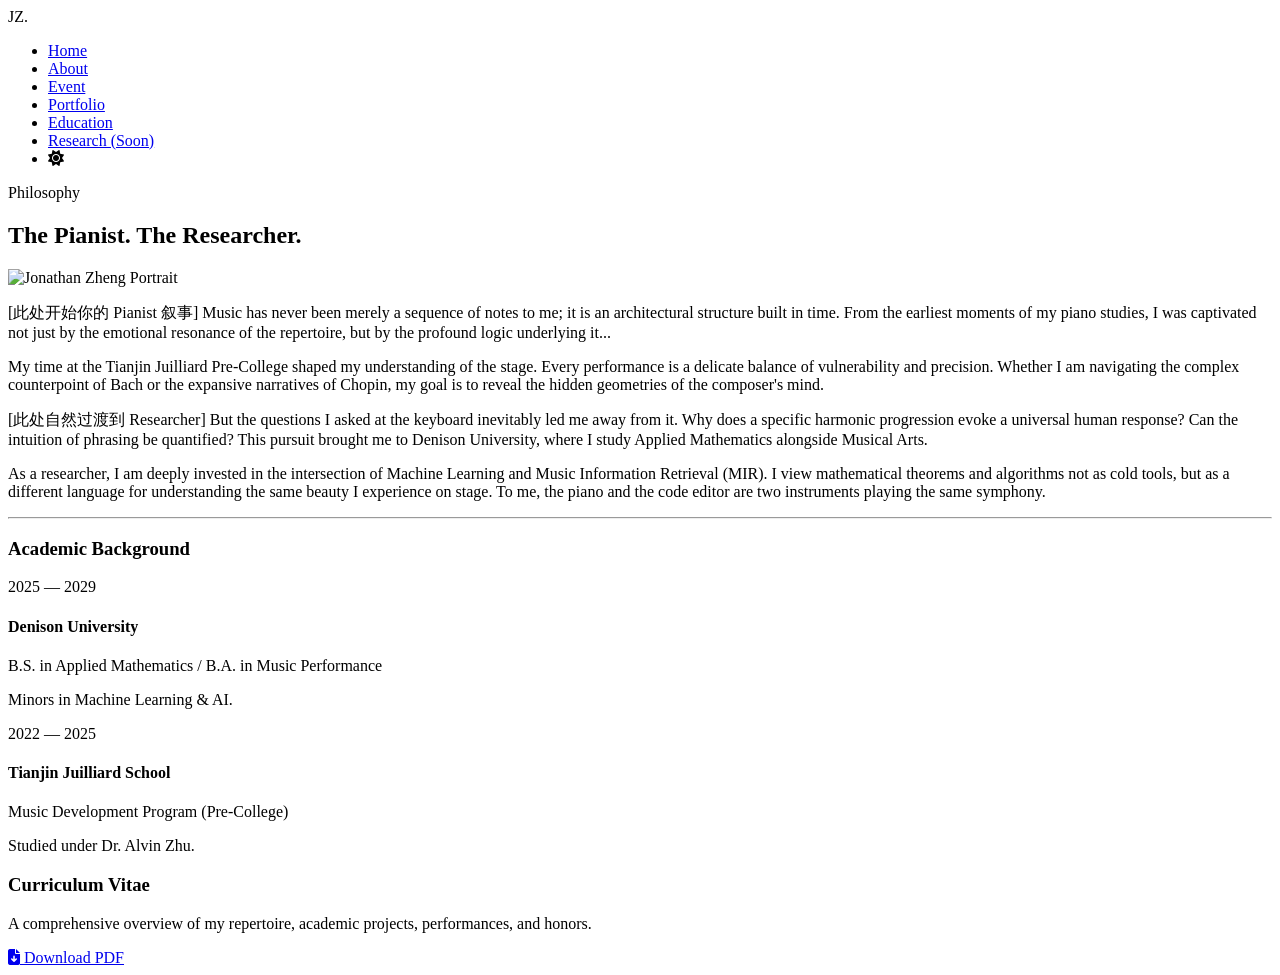
==== about.html @ 1fab8d21 "add about and event" ====
<!DOCTYPE html>
<html lang="en">
<head>
    <meta charset="UTF-8">
    <meta name="viewport" content="width=device-width, initial-scale=1.0">
    <title>About | Jonathan Zheng</title>
    <link rel="stylesheet" href="css/style.css">
    <link href="https://fonts.googleapis.com/css2?family=Inter:wght@300;400;600&family=Playfair+Display:ital,wght@0,500;0,700;1,500&display=swap" rel="stylesheet">
    <link rel="stylesheet" href="https://cdnjs.cloudflare.com/ajax/libs/font-awesome/6.4.0/css/all.min.css">
    
    <script>
        (function() {
            const savedTheme = localStorage.getItem('theme');
            if (savedTheme) {
                document.documentElement.setAttribute('data-theme', savedTheme);
            } else {
                const hour = new Date().getHours();
                if (hour >= 6 && hour < 18) {
                    document.documentElement.setAttribute('data-theme', 'light');
                } else {
                    document.documentElement.setAttribute('data-theme', 'dark');
                }
            }
        })();
    </script>
</head>
<body>

    <nav class="navbar">
        <div class="logo">JZ.</div>
        <ul class="nav-links">
            <li><a href="index.html">Home</a></li>
            <li><a href="about.html" class="active">About</a></li>
            <li><a href="event.html">Event</a></li>
            <li><a href="videos.html">Portfolio</a></li>
            <li><a href="education.html">Education</a></li>
            <li><a href="#" class="future-link">Research (Soon)</a></li>
            <li>
                <div class="theme-toggle" id="themeToggle" title="Toggle Theme">
                    <i class="fa-solid fa-moon"></i>
                </div>
            </li>
        </ul>
    </nav>

    <main class="about-section">
        
        <div class="about-header">
            <span class="eyebrow">Philosophy</span>
            <h2>The Pianist. The Researcher.</h2>
        </div>

        <div class="bio-container">
            <div class="bio-image-col">
                <img src="assets/images/profile.jpg" alt="Jonathan Zheng Portrait" class="bio-portrait">
            </div>
            
            <div class="bio-text-col">
                <p>
                    [此处开始你的 Pianist 叙事] Music has never been merely a sequence of notes to me; it is an architectural structure built in time. From the earliest moments of my piano studies, I was captivated not just by the emotional resonance of the repertoire, but by the profound logic underlying it...
                </p>
                <p>
                    My time at the Tianjin Juilliard Pre-College shaped my understanding of the stage. Every performance is a delicate balance of vulnerability and precision. Whether I am navigating the complex counterpoint of Bach or the expansive narratives of Chopin, my goal is to reveal the hidden geometries of the composer's mind.
                </p>
                <p>
                    [此处自然过渡到 Researcher] But the questions I asked at the keyboard inevitably led me away from it. Why does a specific harmonic progression evoke a universal human response? Can the intuition of phrasing be quantified? This pursuit brought me to Denison University, where I study Applied Mathematics alongside Musical Arts.
                </p>
                <p>
                    As a researcher, I am deeply invested in the intersection of Machine Learning and Music Information Retrieval (MIR). I view mathematical theorems and algorithms not as cold tools, but as a different language for understanding the same beauty I experience on stage. To me, the piano and the code editor are two instruments playing the same symphony.
                </p>
            </div>
        </div>

        <hr class="elegant-divider">

        <div class="creds-container">
            <div class="timeline-col">
                <h3 class="creds-title">Academic Background</h3>
                
                <div class="timeline-item">
                    <div class="timeline-year">2025 — 2029</div>
                    <div class="timeline-content">
                        <h4>Denison University</h4>
                        <p>B.S. in Applied Mathematics / B.A. in Music Performance</p>
                        <p class="timeline-sub">Minors in Machine Learning & AI.</p>
                    </div>
                </div>

                <div class="timeline-item">
                    <div class="timeline-year">2022 — 2025</div>
                    <div class="timeline-content">
                        <h4>Tianjin Juilliard School</h4>
                        <p>Music Development Program (Pre-College)</p>
                        <p class="timeline-sub">Studied under Dr. Alvin Zhu.</p>
                    </div>
                </div>
            </div>

            <div class="cv-col">
                <h3 class="creds-title">Curriculum Vitae</h3>
                <p class="cv-desc">A comprehensive overview of my repertoire, academic projects, performances, and honors.</p>
                <a href="assets/docs/Jonathan_Zheng_CV.pdf" class="cta-button cv-download" download="Jonathan_Zheng_CV.pdf">
                    <i class="fa-solid fa-file-arrow-down"></i> Download PDF
                </a>
            </div>
        </div>

    </main>

    <script>
        document.addEventListener('DOMContentLoaded', () => {
            const toggleBtn = document.getElementById('themeToggle');
            const icon = toggleBtn.querySelector('i');
            
            function updateIcon() {
                const currentTheme = document.documentElement.getAttribute('data-theme');
                if (currentTheme === 'light') {
                    icon.className = 'fa-solid fa-sun';
                } else {
                    icon.className = 'fa-solid fa-moon';
                }
            }
            updateIcon();

            toggleBtn.addEventListener('click', () => {
                const currentTheme = document.documentElement.getAttribute('data-theme');
                let newTheme = 'dark';
                if (currentTheme === 'dark' || !currentTheme) {
                    newTheme = 'light';
                }
                document.documentElement.setAttribute('data-theme', newTheme);
                localStorage.setItem('theme', newTheme);
                updateIcon();
            });
        });
    </script>
</body>
</html>
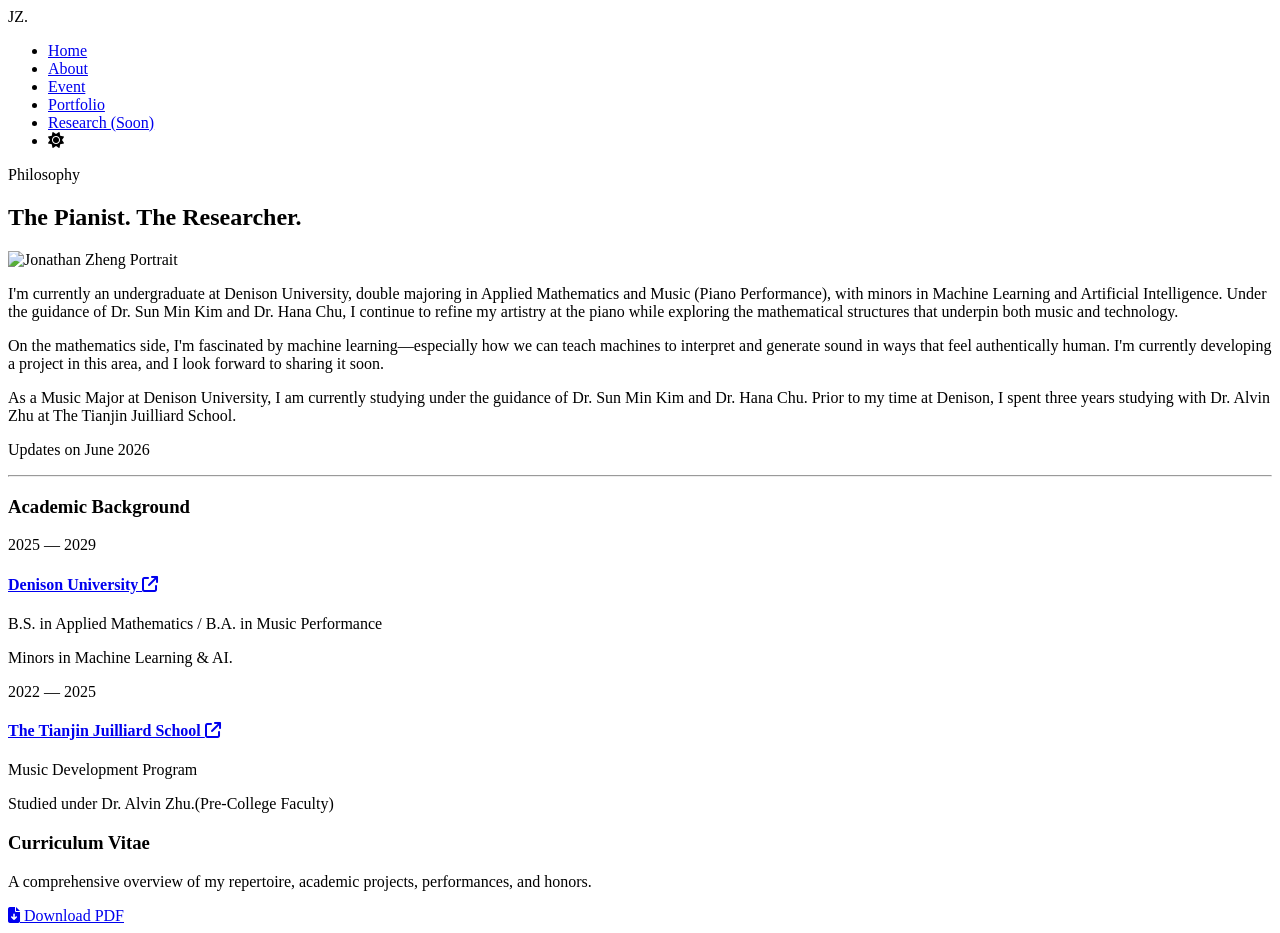
==== commit e6c096b5: "update the information and texts" ====
--- a/about.html
+++ b/about.html
@@ -33,7 +33,6 @@
             <li><a href="about.html" class="active">About</a></li>
             <li><a href="event.html">Event</a></li>
             <li><a href="videos.html">Portfolio</a></li>
-            <li><a href="education.html">Education</a></li>
             <li><a href="#" class="future-link">Research (Soon)</a></li>
             <li>
                 <div class="theme-toggle" id="themeToggle" title="Toggle Theme">
@@ -52,21 +51,21 @@
 
         <div class="bio-container">
             <div class="bio-image-col">
-                <img src="assets/images/profile.jpg" alt="Jonathan Zheng Portrait" class="bio-portrait">
+                <img src="assets/images/profile.jpeg" alt="Jonathan Zheng Portrait" class="bio-portrait">
             </div>
             
             <div class="bio-text-col">
                 <p>
-                    [此处开始你的 Pianist 叙事] Music has never been merely a sequence of notes to me; it is an architectural structure built in time. From the earliest moments of my piano studies, I was captivated not just by the emotional resonance of the repertoire, but by the profound logic underlying it...
+                    I'm currently an undergraduate at Denison University, double majoring in Applied Mathematics and Music (Piano Performance), with minors in Machine Learning and Artificial Intelligence. Under the guidance of Dr. Sun Min Kim and Dr. Hana Chu, I continue to refine my artistry at the piano while exploring the mathematical structures that underpin both music and technology.
                 </p>
                 <p>
-                    My time at the Tianjin Juilliard Pre-College shaped my understanding of the stage. Every performance is a delicate balance of vulnerability and precision. Whether I am navigating the complex counterpoint of Bach or the expansive narratives of Chopin, my goal is to reveal the hidden geometries of the composer's mind.
+                    On the mathematics side, I'm fascinated by machine learning—especially how we can teach machines to interpret and generate sound in ways that feel authentically human. I'm currently developing a project in this area, and I look forward to sharing it soon.
                 </p>
                 <p>
-                    [此处自然过渡到 Researcher] But the questions I asked at the keyboard inevitably led me away from it. Why does a specific harmonic progression evoke a universal human response? Can the intuition of phrasing be quantified? This pursuit brought me to Denison University, where I study Applied Mathematics alongside Musical Arts.
+                    As a Music Major at Denison University, I am currently studying under the guidance of Dr. Sun Min Kim and Dr. Hana Chu. Prior to my time at Denison, I spent three years studying with Dr. Alvin Zhu at The Tianjin Juilliard School.
                 </p>
                 <p>
-                    As a researcher, I am deeply invested in the intersection of Machine Learning and Music Information Retrieval (MIR). I view mathematical theorems and algorithms not as cold tools, but as a different language for understanding the same beauty I experience on stage. To me, the piano and the code editor are two instruments playing the same symphony.
+                    Updates on June 2026
                 </p>
             </div>
         </div>
@@ -80,7 +79,7 @@
                 <div class="timeline-item">
                     <div class="timeline-year">2025 — 2029</div>
                     <div class="timeline-content">
-                        <h4>Denison University</h4>
+                        <h4><a href="https://denison.edu/" target="_blank" class="ext-link">Denison University <i class="fa-solid fa-arrow-up-right-from-square tiny-icon"></i></a></h4>
                         <p>B.S. in Applied Mathematics / B.A. in Music Performance</p>
                         <p class="timeline-sub">Minors in Machine Learning & AI.</p>
                     </div>
@@ -89,9 +88,9 @@
                 <div class="timeline-item">
                     <div class="timeline-year">2022 — 2025</div>
                     <div class="timeline-content">
-                        <h4>Tianjin Juilliard School</h4>
-                        <p>Music Development Program (Pre-College)</p>
-                        <p class="timeline-sub">Studied under Dr. Alvin Zhu.</p>
+                        <h4><a href="https://www.tianjinjuilliard.edu.cn/" target="_blank" class="ext-link">The Tianjin Juilliard School <i class="fa-solid fa-arrow-up-right-from-square tiny-icon"></i></a></h4>
+                        <p>Music Development Program</p>
+                        <p class="timeline-sub">Studied under Dr. Alvin Zhu.(Pre-College Faculty)</p>
                     </div>
                 </div>
             </div>
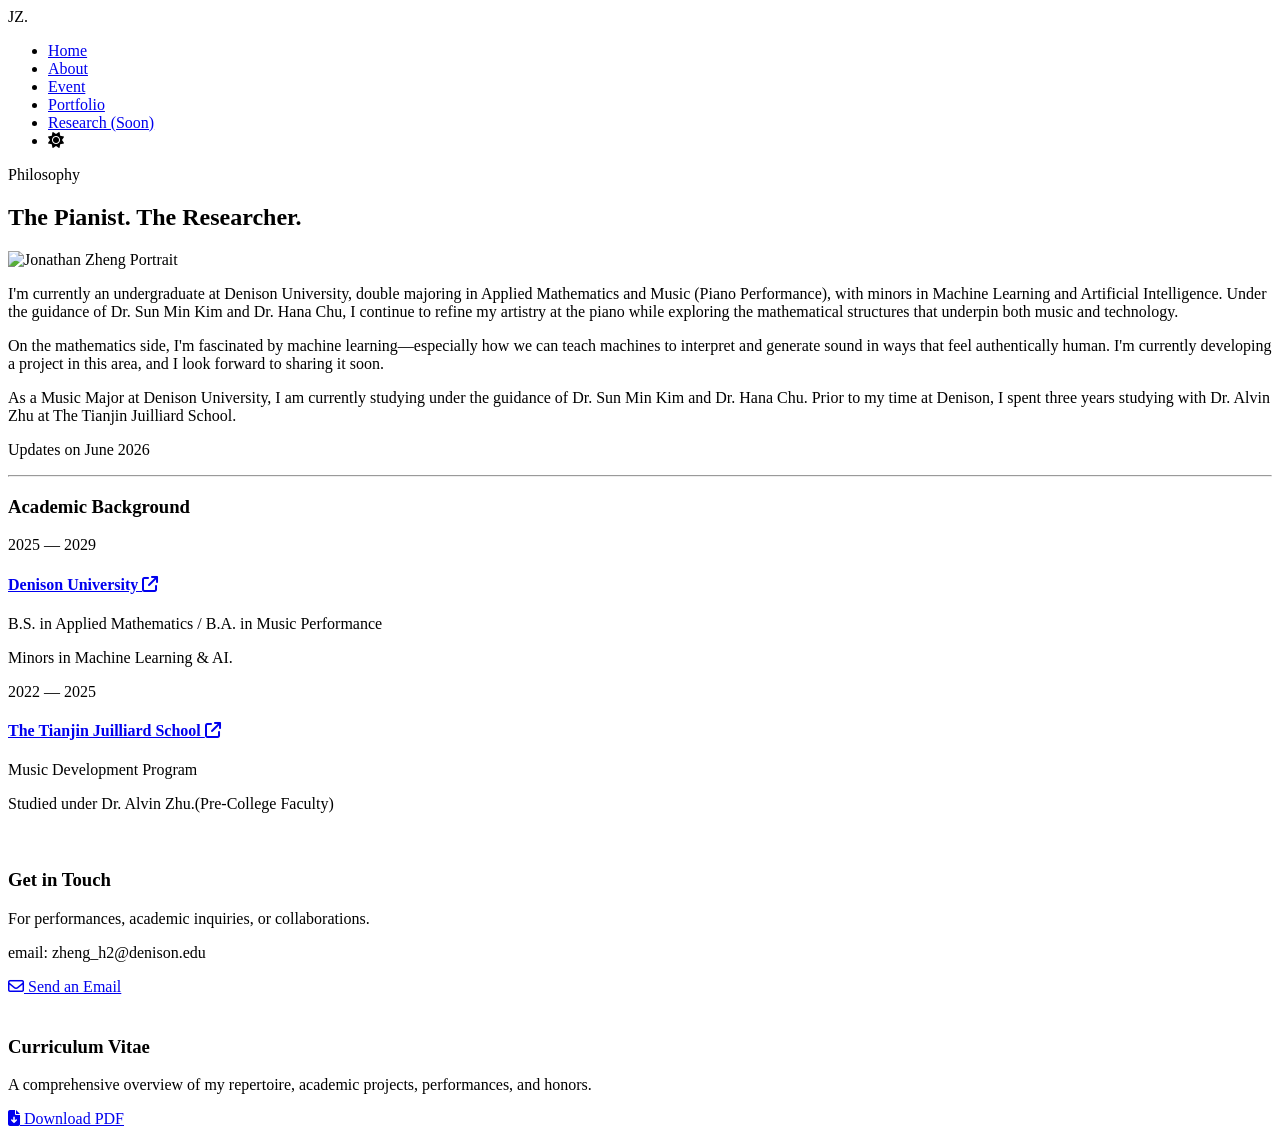
==== commit 9085eb2d: "Finish the frame of the website, just need to upload everything" ====
--- a/about.html
+++ b/about.html
@@ -95,6 +95,15 @@
                 </div>
             </div>
 
+            <div class="contact-block" style="margin-top: 3.5rem;">
+                <h3 class="creds-title">Get in Touch</h3>
+                <p class="cv-desc">For performances, academic inquiries, or collaborations.</p>
+                <p class="cv-desc">email: zheng_h2@denison.edu</p>
+                <a href="mailto:zheng_h2@denison.edu" class="cta-button contact-email">
+                    <i class="fa-regular fa-envelope"></i> Send an Email
+                </a>
+            </div>　
+
             <div class="cv-col">
                 <h3 class="creds-title">Curriculum Vitae</h3>
                 <p class="cv-desc">A comprehensive overview of my repertoire, academic projects, performances, and honors.</p>
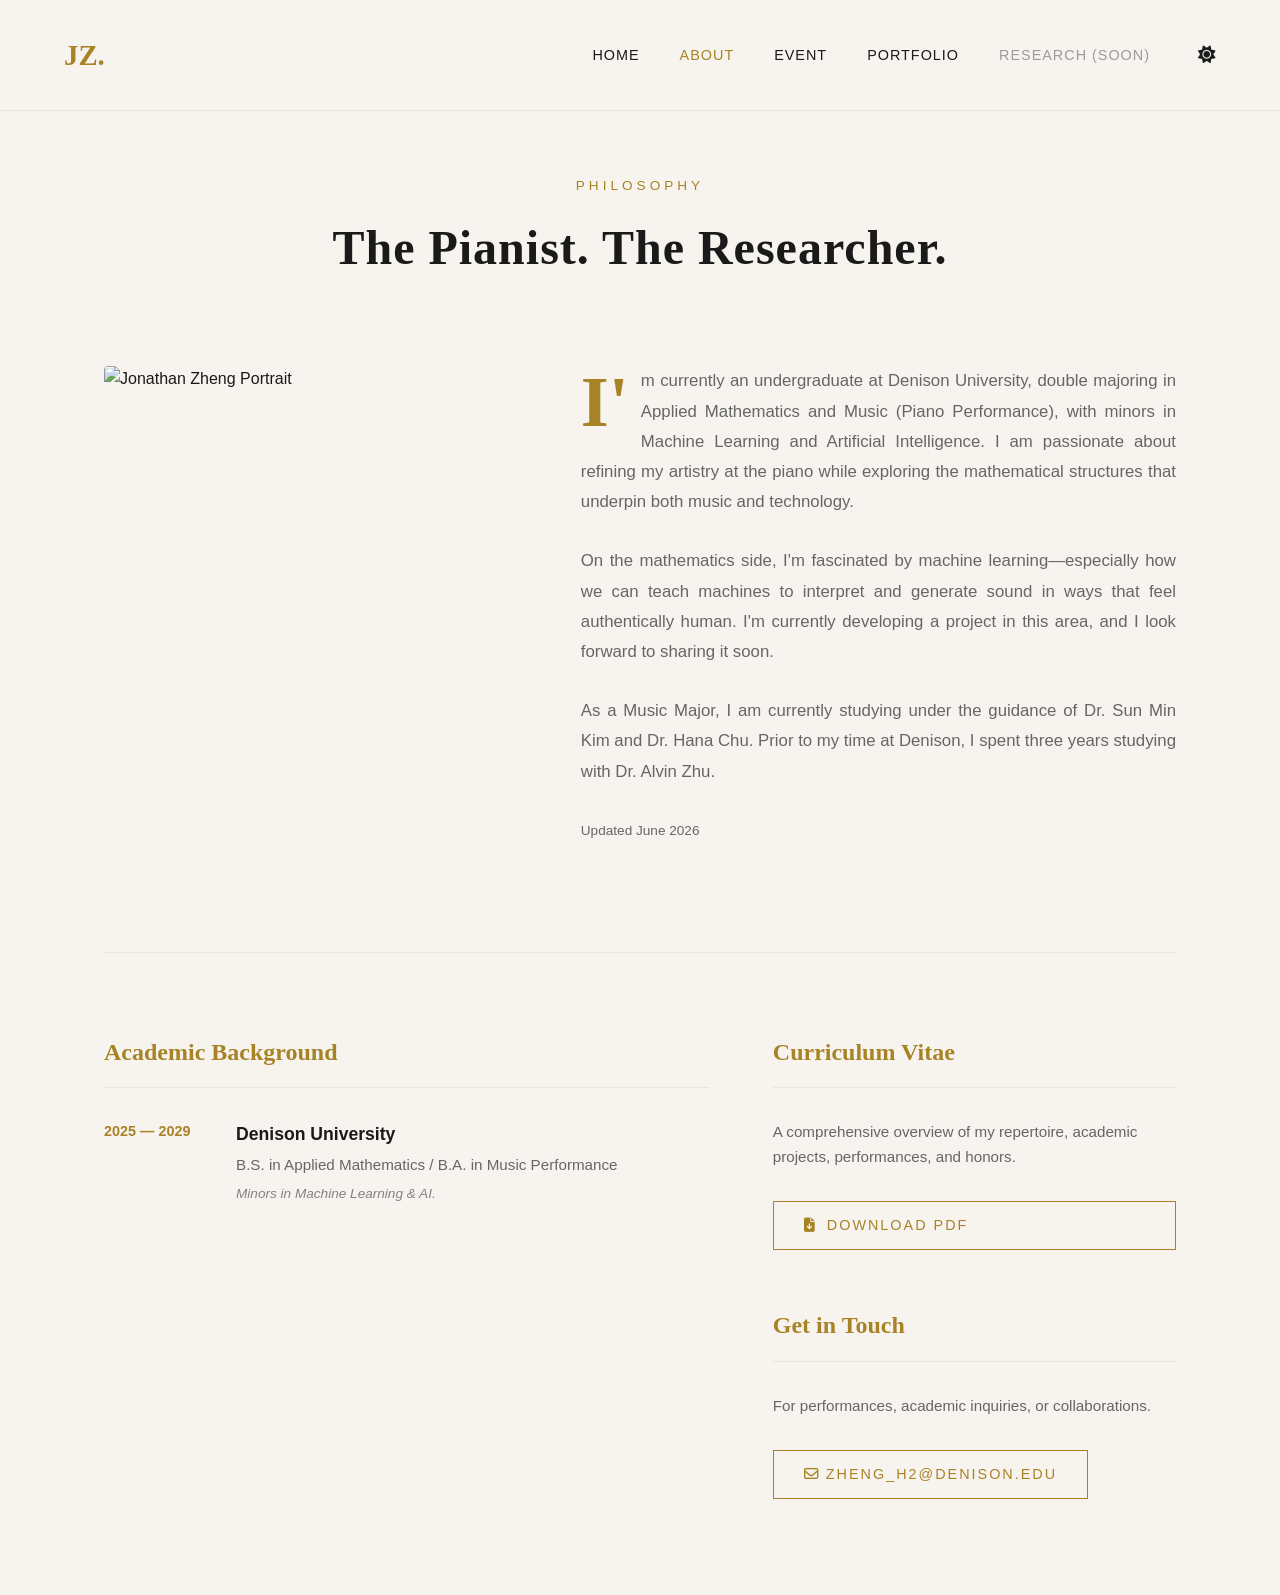
==== commit f3d672dd: "fix the text and adding the links of the video" ====
--- a/about.html
+++ b/about.html
@@ -56,16 +56,20 @@
             
             <div class="bio-text-col">
                 <p>
-                    I'm currently an undergraduate at Denison University, double majoring in Applied Mathematics and Music (Piano Performance), with minors in Machine Learning and Artificial Intelligence. Under the guidance of Dr. Sun Min Kim and Dr. Hana Chu, I continue to refine my artistry at the piano while exploring the mathematical structures that underpin both music and technology.
+                    I'm currently an undergraduate at Denison University, double majoring in Applied Mathematics and Music (Piano Performance), with minors in Machine Learning and Artificial Intelligence. I am passionate about refining my artistry at the piano while exploring the mathematical structures that underpin both music and technology.
                 </p>
                 <p>
                     On the mathematics side, I'm fascinated by machine learning—especially how we can teach machines to interpret and generate sound in ways that feel authentically human. I'm currently developing a project in this area, and I look forward to sharing it soon.
                 </p>
                 <p>
-                    As a Music Major at Denison University, I am currently studying under the guidance of Dr. Sun Min Kim and Dr. Hana Chu. Prior to my time at Denison, I spent three years studying with Dr. Alvin Zhu at The Tianjin Juilliard School.
+                    As a Music Major, I am currently studying under the guidance of 
+                    <a href="https://denison.edu/people/sun-min-kim" target="_blank" class="ext-link">Dr. Sun Min Kim</a> and 
+                    <a href="https://denison.edu/people/hana-chu" target="_blank" class="ext-link">Dr. Hana Chu</a>. 
+                    Prior to my time at Denison, I spent three years studying with 
+                    <a href="https://www.tianjinjuilliard.edu.cn/faculty/alvin-zhu" target="_blank" class="ext-link">Dr. Alvin Zhu</a>.
                 </p>
-                <p>
-                    Updates on June 2026
+                <p class="update-date" style="margin-top: 2rem; color: var(--text-muted); font-size: 0.85rem;">
+                    Updated June 2026
                 </p>
             </div>
         </div>
@@ -84,32 +88,26 @@
                         <p class="timeline-sub">Minors in Machine Learning & AI.</p>
                     </div>
                 </div>
-
-                <div class="timeline-item">
-                    <div class="timeline-year">2022 — 2025</div>
-                    <div class="timeline-content">
-                        <h4><a href="https://www.tianjinjuilliard.edu.cn/" target="_blank" class="ext-link">The Tianjin Juilliard School <i class="fa-solid fa-arrow-up-right-from-square tiny-icon"></i></a></h4>
-                        <p>Music Development Program</p>
-                        <p class="timeline-sub">Studied under Dr. Alvin Zhu.(Pre-College Faculty)</p>
-                    </div>
-                </div>
             </div>
 
-            <div class="contact-block" style="margin-top: 3.5rem;">
-                <h3 class="creds-title">Get in Touch</h3>
-                <p class="cv-desc">For performances, academic inquiries, or collaborations.</p>
-                <p class="cv-desc">email: zheng_h2@denison.edu</p>
-                <a href="mailto:zheng_h2@denison.edu" class="cta-button contact-email">
-                    <i class="fa-regular fa-envelope"></i> Send an Email
-                </a>
-            </div>　
+            <div class="cv-contact-col" style="display: flex; flex-direction: column; gap: 3.5rem;">
+                
+                <div class="cv-block">
+                    <h3 class="creds-title">Curriculum Vitae</h3>
+                    <p class="cv-desc">A comprehensive overview of my repertoire, academic projects, performances, and honors.</p>
+                    <a href="assets/docs/Jonathan_Zheng_CV.pdf" class="cta-button cv-download" download="Jonathan_Zheng_CV.pdf">
+                        <i class="fa-solid fa-file-arrow-down"></i> Download PDF
+                    </a>
+                </div>
 
-            <div class="cv-col">
-                <h3 class="creds-title">Curriculum Vitae</h3>
-                <p class="cv-desc">A comprehensive overview of my repertoire, academic projects, performances, and honors.</p>
-                <a href="assets/docs/Jonathan_Zheng_CV.pdf" class="cta-button cv-download" download="Jonathan_Zheng_CV.pdf">
-                    <i class="fa-solid fa-file-arrow-down"></i> Download PDF
-                </a>
+                <div class="contact-block">
+                    <h3 class="creds-title">Get in Touch</h3>
+                    <p class="cv-desc">For performances, academic inquiries, or collaborations.</p>
+                    <a href="mailto:zheng_h2@denison.edu" class="cta-button contact-email">
+                        <i class="fa-regular fa-envelope"></i> zheng_h2@denison.edu
+                    </a>
+                </div>
+
             </div>
         </div>
 
@@ -143,5 +141,4 @@
         });
     </script>
 </body>
-</html>
-    +</html>
--- a/css/style.css
+++ b/css/style.css
@@ -0,0 +1,857 @@
+/* =================================================== */
+/* ====== 1. 基础设置与双模颜色变量（网站的灵魂） ====== */
+/* =================================================== */
+:root {
+    /* 【默认暗黑模式】—— 音乐厅之夜 / 演奏沉浸 / 深夜代码 */
+    --bg-color: #111111;        
+    --text-main: #f0f0f0;       
+    --text-muted: #a0a0a0;
+    --card-bg: rgba(255, 255, 255, 0.02);
+    --card-border: rgba(255, 255, 255, 0.05);
+    --nav-border: rgba(255, 255, 255, 0.05);
+    --gold-accent: #D4AF37;     /* 闪耀的纯正香槟金 */
+    
+    --font-serif: 'Playfair Display', serif; 
+    --font-sans: 'Inter', sans-serif;        
+    transition: background-color 0.5s ease, color 0.5s ease, border-color 0.5s ease; /* 让黑白切换像呼吸一样平滑 */
+}
+
+[data-theme="light"] {
+    /* 【日间模式】—— 古典乐谱纸张 / LaTeX数学论文 / 白天理性思维 */
+    --bg-color: #F7F4EF;        /* 带有微暖纸张肌理的“乐谱高级白” */
+    --text-main: #1A1A1A;       /* 柔和不刺眼的“印刷深炭黑” */
+    --text-muted: #666666;      /* 辅助灰色 */
+    --card-bg: rgba(0, 0, 0, 0.015);
+    --card-border: rgba(0, 0, 0, 0.06);
+    --nav-border: rgba(0, 0, 0, 0.06);
+    --gold-accent: #A88326;     /* 降低亮度的“烤漆古铜金”，确保在白底上高级且清晰 */
+}
+
+* {
+    margin: 0;
+    padding: 0;
+    box-sizing: border-box;
+}
+
+body {
+    background-color: var(--bg-color);
+    color: var(--text-main);
+    font-family: var(--font-sans);
+    line-height: 1.6;
+    min-height: 100vh;
+    display: flex;
+    flex-direction: column;
+}
+
+/* =================================================== */
+/* ====== 2. 全局导航栏栏（含全新的手动切换按钮） ====== */
+/* =================================================== */
+.navbar {
+    display: flex;
+    justify-content: space-between;
+    align-items: center;
+    padding: 2rem 5%;
+    border-bottom: 1px solid var(--nav-border); 
+}
+
+.logo {
+    font-family: var(--font-serif);
+    font-size: 1.8rem;
+    font-weight: 700;
+    color: var(--gold-accent);
+}
+
+.nav-links {
+    list-style: none;
+    display: flex;
+    gap: 2.5rem;
+    align-items: center;
+}
+
+.nav-links a {
+    text-decoration: none;
+    color: var(--text-main);
+    font-size: 0.9rem;
+    text-transform: uppercase;
+    letter-spacing: 1px;
+    transition: color 0.3s ease;
+}
+
+.nav-links a:hover, .nav-links a.active {
+    color: var(--gold-accent);
+}
+
+.future-link {
+    opacity: 0.4;
+    cursor: not-allowed;
+}
+
+/* 昼夜手动切换图标样式 */
+.theme-toggle {
+    cursor: pointer;
+    font-size: 1.1rem;
+    color: var(--text-main);
+    transition: color 0.3s ease, transform 0.3s ease;
+    display: flex;
+    align-items: center;
+    padding-left: 0.5rem;
+}
+
+.theme-toggle:hover {
+    color: var(--gold-accent);
+    transform: scale(1.15) rotate(15deg);
+}
+
+/* =================================================== */
+/* ====== 3. 主页 (INDEX.HTML) 专属样式                ====== */
+/* =================================================== */
+.hero-section {
+    display: flex;
+    flex: 1;
+    align-items: center;
+    padding: 0 5%;
+}
+
+.hero-image {
+    flex: 1;
+    position: relative;
+    padding: 2rem;
+    display: flex;
+    justify-content: center;
+}
+
+.hero-image img {
+    max-width: 80%;
+    border-radius: 4px; 
+    box-shadow: -15px 15px 0px 0px rgba(212, 175, 55, 0.15); 
+    object-fit: cover;
+}
+
+.hero-text {
+    flex: 1;
+    padding: 2rem;
+}
+
+.eyebrow {
+    display: block;
+    font-family: var(--font-sans);
+    font-size: 0.85rem;
+    letter-spacing: 4px;
+    color: var(--gold-accent);
+    text-transform: uppercase;
+    margin-bottom: 0.8rem;
+}
+
+.hero-text h1 {
+    font-family: var(--font-serif);
+    font-size: 4.5rem;
+    line-height: 1.1;
+    margin-bottom: 0.5rem;
+    font-weight: 700;
+    letter-spacing: 1px;
+}
+
+.dynamic-subtitle {
+    font-family: var(--font-sans);
+    font-size: 1.4rem;
+    font-weight: 300;
+    margin-bottom: 2rem;
+    color: var(--text-main);
+    opacity: 0.9;
+}
+
+.typing-text {
+    color: var(--gold-accent);
+    font-family: var(--font-serif); 
+    font-style: italic;
+}
+
+.cursor {
+    animation: blink 1s infinite;
+    background-color: var(--gold-accent);
+    display: inline-block;
+    width: 3px;
+}
+
+@keyframes blink {
+    0%, 100% { opacity: 1; }
+    50% { opacity: 0; }
+}
+
+.intro-description {
+    font-size: 1.1rem;
+    color: var(--text-muted);
+    max-width: 85%;
+    margin-bottom: 2.5rem;
+}
+
+.action-group {
+    display: flex;
+    align-items: center;
+    gap: 2.5rem;
+}
+
+.cta-button {
+    display: inline-block;
+    padding: 12px 30px;
+    border: 1px solid var(--gold-accent);
+    color: var(--gold-accent);
+    text-decoration: none;
+    font-size: 0.9rem;
+    text-transform: uppercase;
+    letter-spacing: 2px;
+    transition: all 0.3s ease;
+    background: transparent;
+}
+
+.cta-button:hover {
+    background-color: var(--gold-accent);
+    color: var(--bg-color);
+}
+
+.social-links {
+    display: flex;
+    gap: 1.5rem;
+}
+
+.social-links a {
+    color: var(--text-muted);
+    font-size: 1.4rem;
+    transition: all 0.3s ease;
+}
+
+.social-links a:hover {
+    color: var(--gold-accent);
+    transform: translateY(-3px);
+}
+
+/* =================================================== */
+/* ====== 4. 学历页 (EDUCATION.HTML) 专属样式          ====== */
+/* =================================================== */
+.education-section {
+    padding: 3rem 5% 5rem;
+    display: flex;
+    flex-direction: column;
+    align-items: center;
+}
+
+.section-header {
+    text-align: center;
+    margin-bottom: 3rem;
+}
+
+.section-header h2 {
+    font-family: var(--font-serif);
+    font-size: 2.5rem;
+    color: var(--text-main);
+    font-weight: 500;
+}
+
+.dual-cards-container {
+    display: flex;
+    gap: 3rem;
+    width: 100%;
+    max-width: 1200px;
+}
+
+.edu-card {
+    flex: 1;
+    background: var(--card-bg); 
+    border: 1px solid var(--card-border); 
+    border-radius: 8px;
+    padding: 3rem 2.5rem;
+    transition: transform 0.3s ease, box-shadow 0.3s ease, border-color 0.3s ease, background-color 0.5s ease;
+}
+
+.edu-card:hover {
+    transform: translateY(-5px);
+    border-color: var(--gold-accent);
+    box-shadow: 0 10px 30px rgba(0, 0, 0, 0.15);
+}
+
+.card-icon {
+    font-size: 2rem;
+    color: var(--gold-accent);
+    margin-bottom: 1rem;
+    opacity: 0.8;
+}
+
+.card-title {
+    font-family: var(--font-serif);
+    font-size: 1.8rem;
+    color: var(--gold-accent);
+    margin-bottom: 2rem;
+    padding-bottom: 1rem;
+    border-bottom: 1px solid var(--card-border); 
+}
+
+.edu-block {
+    margin-bottom: 2rem;
+}
+
+.edu-block:last-child {
+    margin-bottom: 0;
+}
+
+.edu-block h4 {
+    font-size: 1.2rem;
+    font-weight: 600;
+    margin-bottom: 0.3rem;
+}
+
+.degree, .minor, .mentorship {
+    font-size: 1rem;
+    color: var(--text-main);
+    margin-bottom: 0.2rem;
+}
+
+.duration, .award-date {
+    font-size: 0.85rem;
+    color: var(--text-muted);
+    font-style: italic;
+    margin-bottom: 0.5rem;
+}
+
+.sub-heading {
+    font-size: 0.85rem;
+    text-transform: uppercase;
+    letter-spacing: 2px;
+    color: var(--gold-accent);
+    margin-bottom: 0.5rem;
+    opacity: 0.9;
+}
+
+.details {
+    font-size: 0.95rem;
+    color: var(--text-muted);
+    line-height: 1.5;
+}
+
+.awards-list {
+    list-style: none;
+    padding-left: 0;
+}
+
+.awards-list li {
+    font-size: 0.95rem;
+    color: var(--text-main);
+    margin-bottom: 0.5rem;
+    padding-left: 1.2rem;
+    position: relative;
+}
+
+.awards-list li::before {
+    content: "✦"; 
+    position: absolute;
+    left: 0;
+    color: var(--gold-accent);
+    font-size: 0.8rem;
+}
+
+.ext-link {
+    color: inherit;
+    text-decoration: none;
+    transition: color 0.3s ease;
+}
+
+.ext-link:hover {
+    color: var(--gold-accent);
+}
+
+.tiny-icon {
+    font-size: 0.7rem;
+    opacity: 0;
+    transform: translateX(-5px) translateY(5px);
+    transition: all 0.3s ease;
+}
+
+.ext-link:hover .tiny-icon {
+    opacity: 1;
+    transform: translateX(2px) translateY(-2px);
+}
+
+/* ========================================= */
+/* ====== ABOUT 页面专属样式           ====== */
+/* ========================================= */
+
+.about-section {
+    padding: 4rem 5% 6rem;
+    max-width: 1200px;
+    margin: 0 auto;
+    width: 100%;
+}
+
+.about-header {
+    text-align: center;
+    margin-bottom: 5rem;
+}
+
+.about-header h2 {
+    font-family: var(--font-serif);
+    font-size: 3rem;
+    color: var(--text-main);
+    letter-spacing: 1px;
+}
+
+/* 杂志双栏排版 */
+.bio-container {
+    display: grid;
+    grid-template-columns: 1fr 1.5fr; /* 左侧照片稍窄，右侧文字稍宽 */
+    gap: 5rem;
+    align-items: start; /* 确保左右顶部对齐 */
+}
+
+/* 让照片在向下滚动时悬停 (Sticky) */
+.bio-image-col {
+    position: sticky;
+    top: 120px; 
+}
+
+.bio-portrait {
+    width: 100%;
+    border-radius: 4px;
+    filter: grayscale(20%); /* 稍微降低一点饱和度，更有高级感 */
+    transition: filter 0.5s ease;
+}
+
+.bio-portrait:hover {
+    filter: grayscale(0%);
+}
+
+.bio-text-col p {
+    font-size: 1.05rem;
+    line-height: 1.8;
+    color: var(--text-muted);
+    margin-bottom: 1.8rem;
+    text-align: justify; /* 两端对齐，像书本排版一样严谨 */
+}
+
+/* 第一段首字母下沉效果 (Drop Cap) */
+.bio-text-col p:first-of-type::first-letter {
+    float: left;
+    font-family: var(--font-serif);
+    font-size: 4.5rem;
+    line-height: 0.8;
+    color: var(--gold-accent);
+    padding-right: 12px;
+    padding-top: 8px;
+    font-weight: 700;
+}
+
+/* 优雅的分割线 */
+.elegant-divider {
+    border: 0;
+    height: 1px;
+    background: var(--nav-border);
+    margin: 5rem 0;
+}
+
+/* 底部履历与下载区域 */
+.creds-container {
+    display: grid;
+    grid-template-columns: 1.5fr 1fr;
+    gap: 4rem;
+}
+
+.creds-title {
+    font-family: var(--font-serif);
+    font-size: 1.5rem;
+    color: var(--gold-accent);
+    margin-bottom: 2rem;
+    padding-bottom: 1rem;
+    border-bottom: 1px solid var(--nav-border);
+}
+
+/* 极简编年史样式 */
+.timeline-item {
+    display: flex;
+    gap: 2rem;
+    margin-bottom: 2rem;
+}
+
+.timeline-year {
+    font-family: var(--font-sans);
+    font-size: 0.9rem;
+    color: var(--gold-accent);
+    min-width: 100px;
+    font-weight: 600;
+}
+
+.timeline-content h4 {
+    font-size: 1.1rem;
+    color: var(--text-main);
+    margin-bottom: 0.3rem;
+}
+
+.timeline-content p {
+    font-size: 0.95rem;
+    color: var(--text-muted);
+}
+
+.timeline-sub {
+    font-size: 0.85rem !important;
+    font-style: italic;
+    margin-top: 0.3rem;
+    opacity: 0.8;
+}
+
+/* CV 下载区 */
+.cv-col {
+    display: flex;
+    flex-direction: column;
+}
+
+.cv-desc {
+    font-size: 0.95rem;
+    color: var(--text-muted);
+    line-height: 1.6;
+    margin-bottom: 2rem;
+}
+
+.cv-download {
+    align-self: flex-start;
+    display: flex;
+    align-items: center;
+    gap: 10px;
+}
+
+/* 响应式：屏幕变小后变为单列 */
+@media (max-width: 968px) {
+    .bio-container, .creds-container {
+        grid-template-columns: 1fr;
+        gap: 3rem;
+    }
+    .bio-image-col {
+        position: relative;
+        top: 0;
+    }
+    .timeline-item {
+        flex-direction: column;
+        gap: 0.5rem;
+    }
+}
+
+/* ========================================= */
+/* ====== EVENTS 页面专属样式          ====== */
+/* ========================================= */
+
+.events-section {
+    padding: 3rem 5% 6rem;
+    max-width: 1000px; /* 列表不用太宽，显得紧凑高级 */
+    margin: 0 auto;
+    width: 100%;
+}
+
+/* 筛选器 (Filter Bar) */
+.filter-bar {
+    display: flex;
+    justify-content: center;
+    gap: 1.5rem;
+    margin-bottom: 4rem;
+}
+
+.filter-btn {
+    background: transparent;
+    border: 1px solid var(--nav-border);
+    color: var(--text-muted);
+    padding: 0.5rem 1.5rem;
+    border-radius: 30px;
+    font-size: 0.9rem;
+    cursor: pointer;
+    transition: all 0.3s ease;
+    font-family: var(--font-sans);
+}
+
+.filter-btn i {
+    margin-right: 5px;
+}
+
+.filter-btn:hover {
+    border-color: var(--gold-accent);
+    color: var(--text-main);
+}
+
+.filter-btn.active {
+    background: var(--gold-accent);
+    color: #111; /* 保证在金底上文字清晰 */
+    border-color: var(--gold-accent);
+    font-weight: 600;
+}
+
+/* 时间轴区域划分 */
+.events-group {
+    margin-bottom: 3rem;
+}
+
+.group-title {
+    font-family: var(--font-serif);
+    font-size: 1.8rem;
+    color: var(--text-main);
+    margin-bottom: 2rem;
+    padding-left: 1rem;
+    border-left: 3px solid var(--gold-accent);
+}
+
+/* 门票式行列表 (Event Row) */
+.event-row {
+    display: flex;
+    align-items: center;
+    padding: 2rem 0;
+    border-bottom: 1px solid var(--nav-border);
+    transition: transform 0.3s ease, background-color 0.3s ease;
+}
+
+.event-row:hover {
+    background-color: var(--card-bg);
+    transform: translateX(10px); /* 鼠标放上去整个列表往右滑动一点，极具互动感 */
+    border-radius: 8px;
+    padding-left: 1rem;
+    padding-right: 1rem;
+}
+
+/* 左侧：巨型日期 */
+.event-date {
+    display: flex;
+    flex-direction: column;
+    align-items: center;
+    justify-content: center;
+    min-width: 90px;
+    padding-right: 2rem;
+    border-right: 1px solid var(--nav-border);
+    margin-right: 2rem;
+}
+
+.event-date .month {
+    font-size: 0.9rem;
+    letter-spacing: 2px;
+    color: var(--gold-accent);
+    text-transform: uppercase;
+}
+
+.event-date .day {
+    font-size: 2.5rem;
+    font-weight: 600;
+    line-height: 1.1;
+    color: var(--text-main);
+    font-family: var(--font-serif);
+}
+
+.event-date .year {
+    font-size: 0.8rem;
+    color: var(--text-muted);
+}
+
+/* 中间：活动信息 */
+.event-info {
+    flex-grow: 1; /* 占据中间所有剩余空间 */
+}
+
+.event-tag {
+    font-size: 0.75rem;
+    text-transform: uppercase;
+    letter-spacing: 1px;
+    margin-bottom: 0.5rem;
+    display: inline-block;
+    font-weight: 600;
+}
+
+.event-tag.music-tag {
+    color: var(--gold-accent);
+}
+
+.event-tag.academic-tag {
+    color: #8892b0; /* 给学术一个低调的冷色调，与音乐的暖金区分 */
+}
+
+.event-title {
+    font-size: 1.4rem;
+    color: var(--text-main);
+    margin-bottom: 0.4rem;
+    font-family: var(--font-sans);
+}
+
+.event-location {
+    font-size: 0.95rem;
+    color: var(--text-muted);
+}
+
+/* 右侧：操作按钮 */
+.event-action {
+    min-width: 120px;
+    text-align: right;
+}
+
+.cta-button.outline {
+    background: transparent;
+    border: 1px solid var(--gold-accent);
+    color: var(--gold-accent);
+    padding: 0.6rem 1.5rem;
+    font-size: 0.9rem;
+}
+
+.cta-button.outline:hover {
+    background: var(--gold-accent);
+    color: #111;
+}
+
+/* 响应式：手机端排版 */
+@media (max-width: 768px) {
+    .event-row {
+        flex-direction: column;
+        align-items: flex-start;
+        gap: 1.5rem;
+    }
+    .event-date {
+        border-right: none;
+        border-bottom: 1px solid var(--nav-border);
+        padding-right: 0;
+        padding-bottom: 1rem;
+        width: 100%;
+        align-items: flex-start;
+    }
+    .event-action {
+        width: 100%;
+        text-align: left;
+    }
+}
+
+/* ========================================= */
+/* ====== PORTFOLIO (纯净版) 页面专属样式 ====== */
+/* ========================================= */
+
+.performance-section {
+    padding: 3rem 5% 6rem;
+    display: flex;
+    flex-direction: column;
+    align-items: center;
+    width: 100%;
+}
+
+.performance-grid {
+    display: grid;
+    grid-template-columns: repeat(2, 1fr);
+    gap: 4rem 3rem; /* 上下间距大一点，左右间距稍微紧凑点 */
+    width: 100%;
+    max-width: 1200px;
+    margin-top: 2rem;
+}
+
+.video-card {
+    background: transparent;
+    border: none;
+    display: flex;
+    flex-direction: column;
+}
+
+.video-wrapper {
+    position: relative;
+    width: 100%;
+    aspect-ratio: 16 / 9;
+    background: #000;
+    border-radius: 6px;
+    overflow: hidden;
+    box-shadow: 0 10px 30px rgba(0,0,0,0.2);
+    transition: transform 0.3s ease;
+}
+
+.video-wrapper:hover {
+    transform: translateY(-5px); /* 悬停时视频轻微上浮 */
+}
+
+.video-wrapper iframe {
+    position: absolute;
+    top: 0;
+    left: 0;
+    width: 100%;
+    height: 100%;
+}
+
+.card-video-info {
+    padding: 1.5rem 0 0.5rem 0;
+}
+
+.piece-title-sm {
+    font-family: var(--font-serif);
+    font-size: 1.4rem;
+    margin-bottom: 0.5rem;
+    color: var(--text-main);
+    line-height: 1.3;
+}
+
+.performance-meta {
+    font-size: 0.9rem;
+    color: var(--text-muted);
+}
+
+.performance-meta i {
+    margin-right: 8px;
+    color: var(--gold-accent);
+}
+
+/* 响应式：屏幕较小时变成单列排版 */
+@media (max-width: 968px) {
+    .performance-grid {
+        grid-template-columns: 1fr;
+        gap: 3rem;
+    }
+}
+
+/* ========================================= */
+/* ====== 📱 手机端终极适配 (Responsive) ====== */
+/* ========================================= */
+
+/* 当屏幕宽度小于 768px (通常是手机和平板竖屏) 时，自动触发以下规则 */
+@media (max-width: 768px) {
+    
+    /* 1. 导航栏重构：从左右两端对齐，变成居中折行 */
+    .navbar {
+        flex-direction: column;
+        padding: 1rem 5%;
+        gap: 1rem;
+    }
+    
+    .nav-links {
+        flex-wrap: wrap;
+        justify-content: center;
+        gap: 1.2rem;
+        font-size: 0.9rem;
+    }
+
+    /* 2. 首页 (Home) 字体自适应缩放，防止文字超出屏幕 */
+    .hero-title {
+        font-size: 2.8rem; /* 缩小巨型标题 */
+        line-height: 1.2;
+    }
+    
+    .hero-subtitle {
+        font-size: 1.1rem;
+    }
+
+    /* 3. About 页面：左右双列强制变成上下单列 */
+    .about-content, 
+    .about-container {
+        flex-direction: column; /* 让图片和文字上下排列 */
+        gap: 2rem;
+    }
+
+    .about-image {
+        width: 100%;
+        max-width: 100%;
+        margin-bottom: 1.5rem;
+    }
+
+    .about-text {
+        padding-left: 0;
+        border-left: none;
+    }
+
+    /* 4. 全局留白调整：缩小手机端的边距，给内容留出更多空间 */
+    section, main {
+        padding: 2.5rem 5% 4rem;
+    }
+
+    /* 5. 确保所有图片、iframe 视频不会撑爆屏幕 */
+    img, iframe {
+        max-width: 100%;
+    }
+}
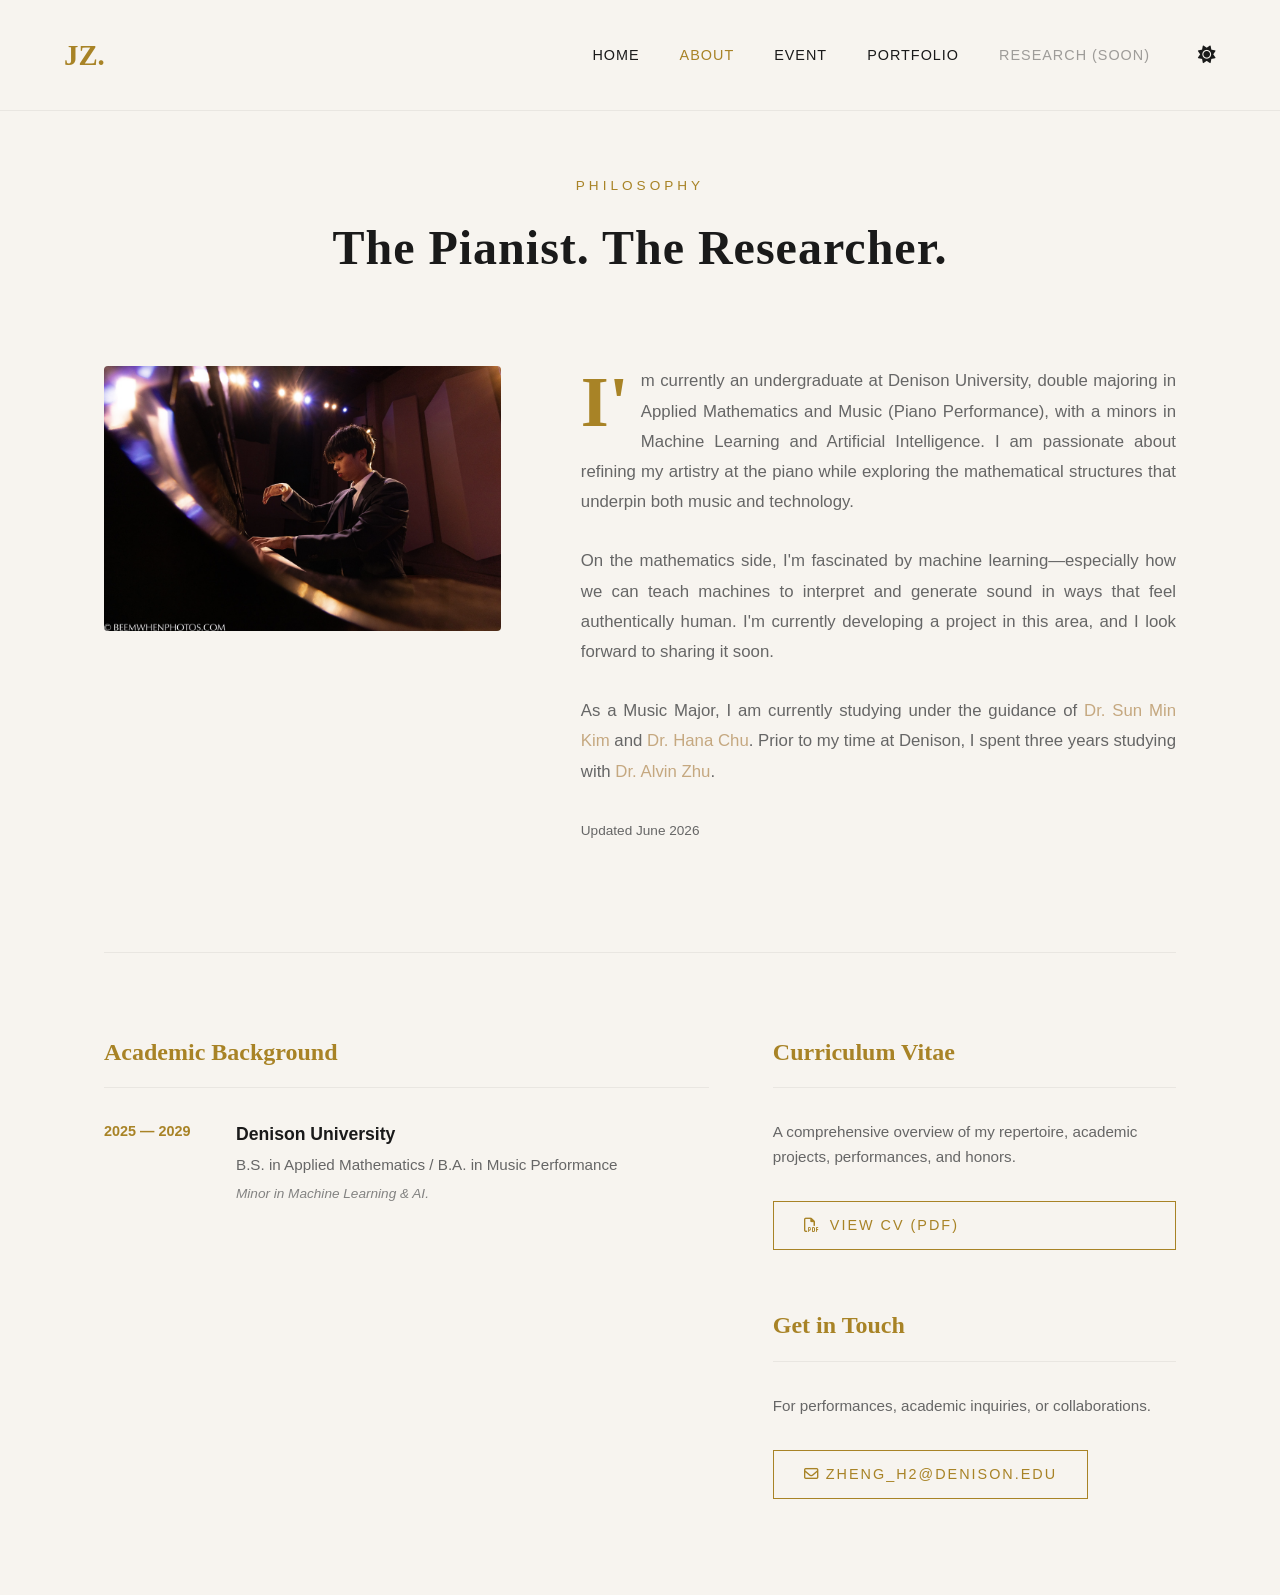
==== commit 441cc684: "fixed some of the issues from dr mei" ====
--- a/about.html
+++ b/about.html
@@ -56,17 +56,17 @@
             
             <div class="bio-text-col">
                 <p>
-                    I'm currently an undergraduate at Denison University, double majoring in Applied Mathematics and Music (Piano Performance), with minors in Machine Learning and Artificial Intelligence. I am passionate about refining my artistry at the piano while exploring the mathematical structures that underpin both music and technology.
+                    I'm currently an undergraduate at Denison University, double majoring in Applied Mathematics and Music (Piano Performance), with a minors in Machine Learning and Artificial Intelligence. I am passionate about refining my artistry at the piano while exploring the mathematical structures that underpin both music and technology.
                 </p>
                 <p>
                     On the mathematics side, I'm fascinated by machine learning—especially how we can teach machines to interpret and generate sound in ways that feel authentically human. I'm currently developing a project in this area, and I look forward to sharing it soon.
                 </p>
                 <p>
                     As a Music Major, I am currently studying under the guidance of 
-                    <a href="https://denison.edu/people/sun-min-kim" target="_blank" class="ext-link">Dr. Sun Min Kim</a> and 
-                    <a href="https://denison.edu/people/hana-chu" target="_blank" class="ext-link">Dr. Hana Chu</a>. 
+                    <a href="https://denison.edu/people/sun-min-kim" target="_blank" class="ext-link prof-link">Dr. Sun Min Kim</a> and 
+                    <a href="https://denison.edu/people/hana-chu" target="_blank" class="ext-link prof-link">Dr. Hana Chu</a>. 
                     Prior to my time at Denison, I spent three years studying with 
-                    <a href="https://www.tianjinjuilliard.edu.cn/faculty/alvin-zhu" target="_blank" class="ext-link">Dr. Alvin Zhu</a>.
+                    <a href="https://www.tianjinjuilliard.edu.cn/faculty/alvin-zhu" target="_blank" class="ext-link prof-link">Dr. Alvin Zhu</a>.
                 </p>
                 <p class="update-date" style="margin-top: 2rem; color: var(--text-muted); font-size: 0.85rem;">
                     Updated June 2026
@@ -79,13 +79,12 @@
         <div class="creds-container">
             <div class="timeline-col">
                 <h3 class="creds-title">Academic Background</h3>
-                
                 <div class="timeline-item">
                     <div class="timeline-year">2025 — 2029</div>
                     <div class="timeline-content">
                         <h4><a href="https://denison.edu/" target="_blank" class="ext-link">Denison University <i class="fa-solid fa-arrow-up-right-from-square tiny-icon"></i></a></h4>
                         <p>B.S. in Applied Mathematics / B.A. in Music Performance</p>
-                        <p class="timeline-sub">Minors in Machine Learning & AI.</p>
+                        <p class="timeline-sub">Minor in Machine Learning & AI.</p>
                     </div>
                 </div>
             </div>
@@ -95,8 +94,8 @@
                 <div class="cv-block">
                     <h3 class="creds-title">Curriculum Vitae</h3>
                     <p class="cv-desc">A comprehensive overview of my repertoire, academic projects, performances, and honors.</p>
-                    <a href="assets/docs/Jonathan_Zheng_CV.pdf" class="cta-button cv-download" download="Jonathan_Zheng_CV.pdf">
-                        <i class="fa-solid fa-file-arrow-down"></i> Download PDF
+                    <a href="assets/docs/Jonathan_Zheng_CV.pdf" target="_blank" class="cta-button cv-download">
+                        <i class="fa-regular fa-file-pdf"></i> View CV (PDF)
                     </a>
                 </div>
 
--- a/css/style.css
+++ b/css/style.css
@@ -854,4 +854,19 @@
     img, iframe {
         max-width: 100%;
     }
+}
+
+/* ========================================= */
+/* ====== 🎓 导师/教授专属链接样式 ====== */
+/* ========================================= */
+.prof-link {
+    color: #c5a880 !important; /* 默认是高雅的香槟金 */
+    font-weight: 500;          /* 稍微加粗，突出对导师的尊敬 */
+    transition: color 0.2s ease, border-color 0.2s ease;
+}
+
+/* 鼠标悬浮时的效果 */
+.prof-link:hover {
+    color: #e5c398 !important; /* 悬浮时变成更亮的金色 */
+    border-bottom: 1px solid #e5c398 !important; /* 底部优雅的下划线跟着变亮 */
 }
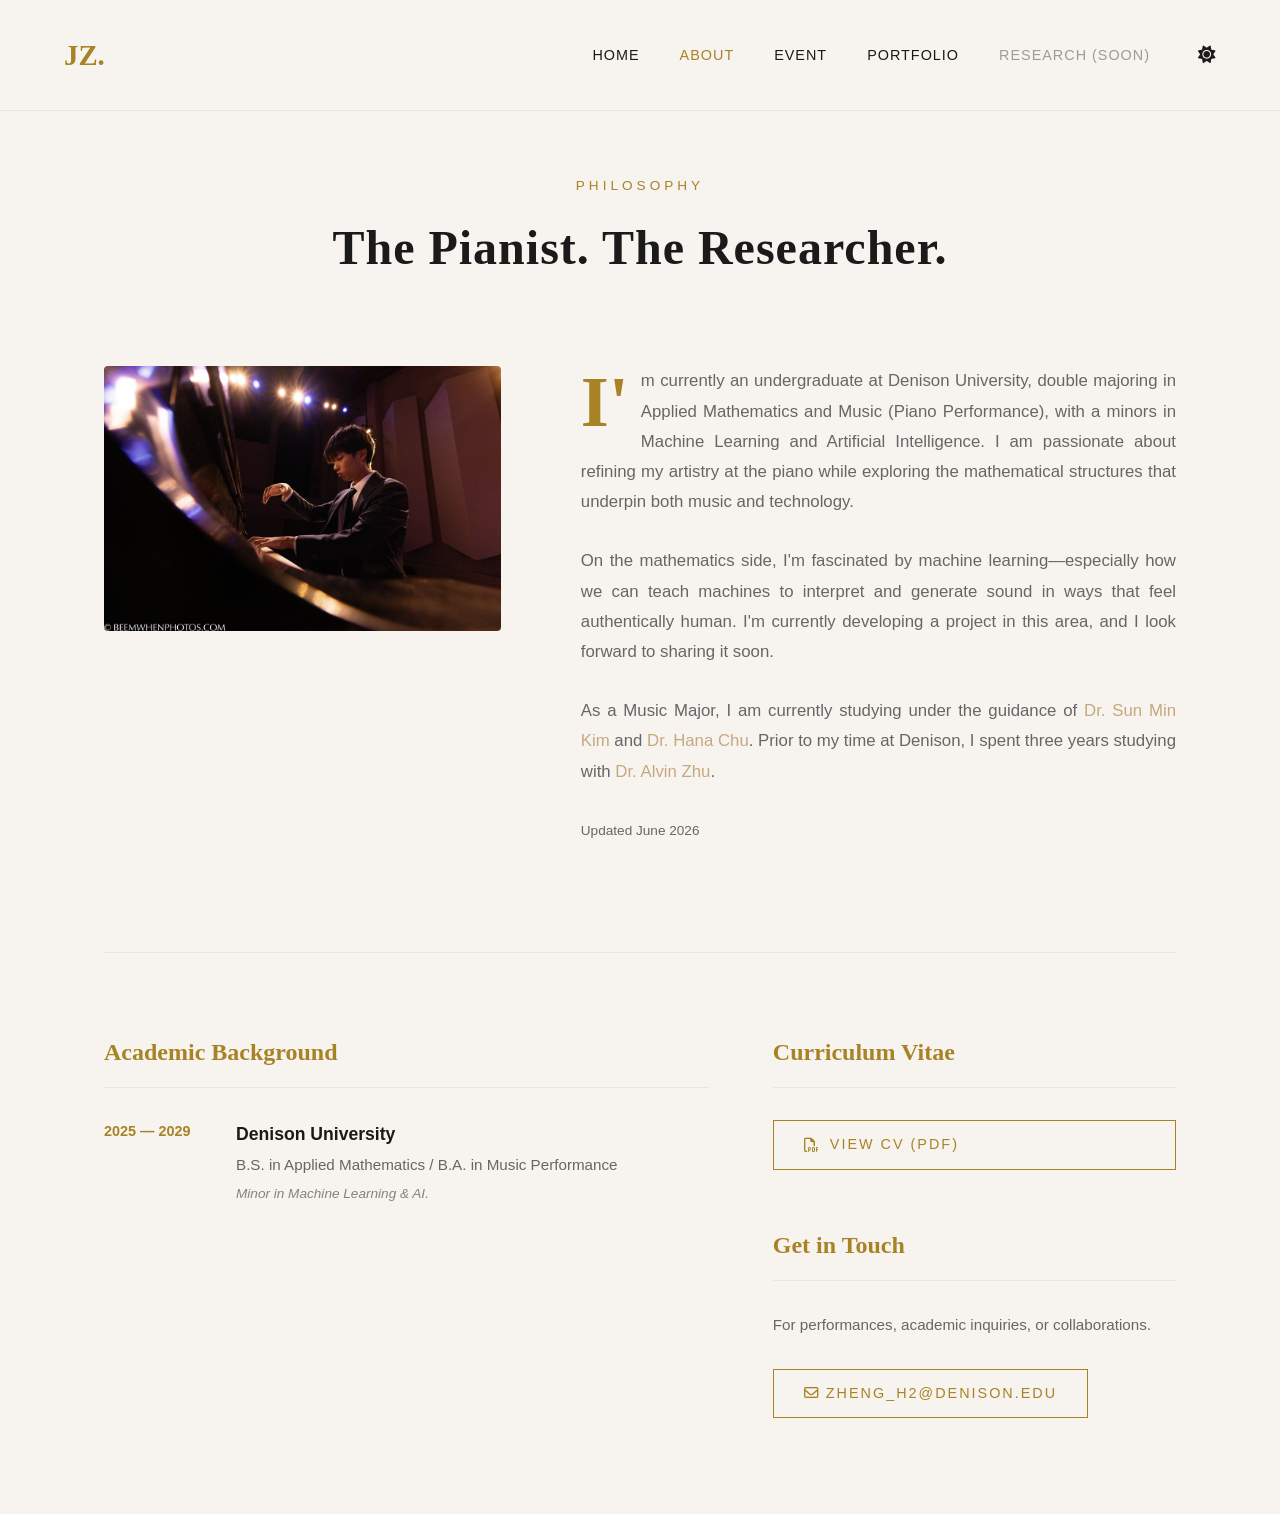
==== commit 4d1400ec: "删除了关于CV的描述，到时候可以重新加回来" ====
--- a/about.html
+++ b/about.html
@@ -93,7 +93,7 @@
                 
                 <div class="cv-block">
                     <h3 class="creds-title">Curriculum Vitae</h3>
-                    <p class="cv-desc">A comprehensive overview of my repertoire, academic projects, performances, and honors.</p>
+                    <!-- <p class="cv-desc">A comprehensive overview of my repertoire, academic projects, performances, and honors.</p> -->
                     <a href="assets/docs/Jonathan_Zheng_CV.pdf" target="_blank" class="cta-button cv-download">
                         <i class="fa-regular fa-file-pdf"></i> View CV (PDF)
                     </a>
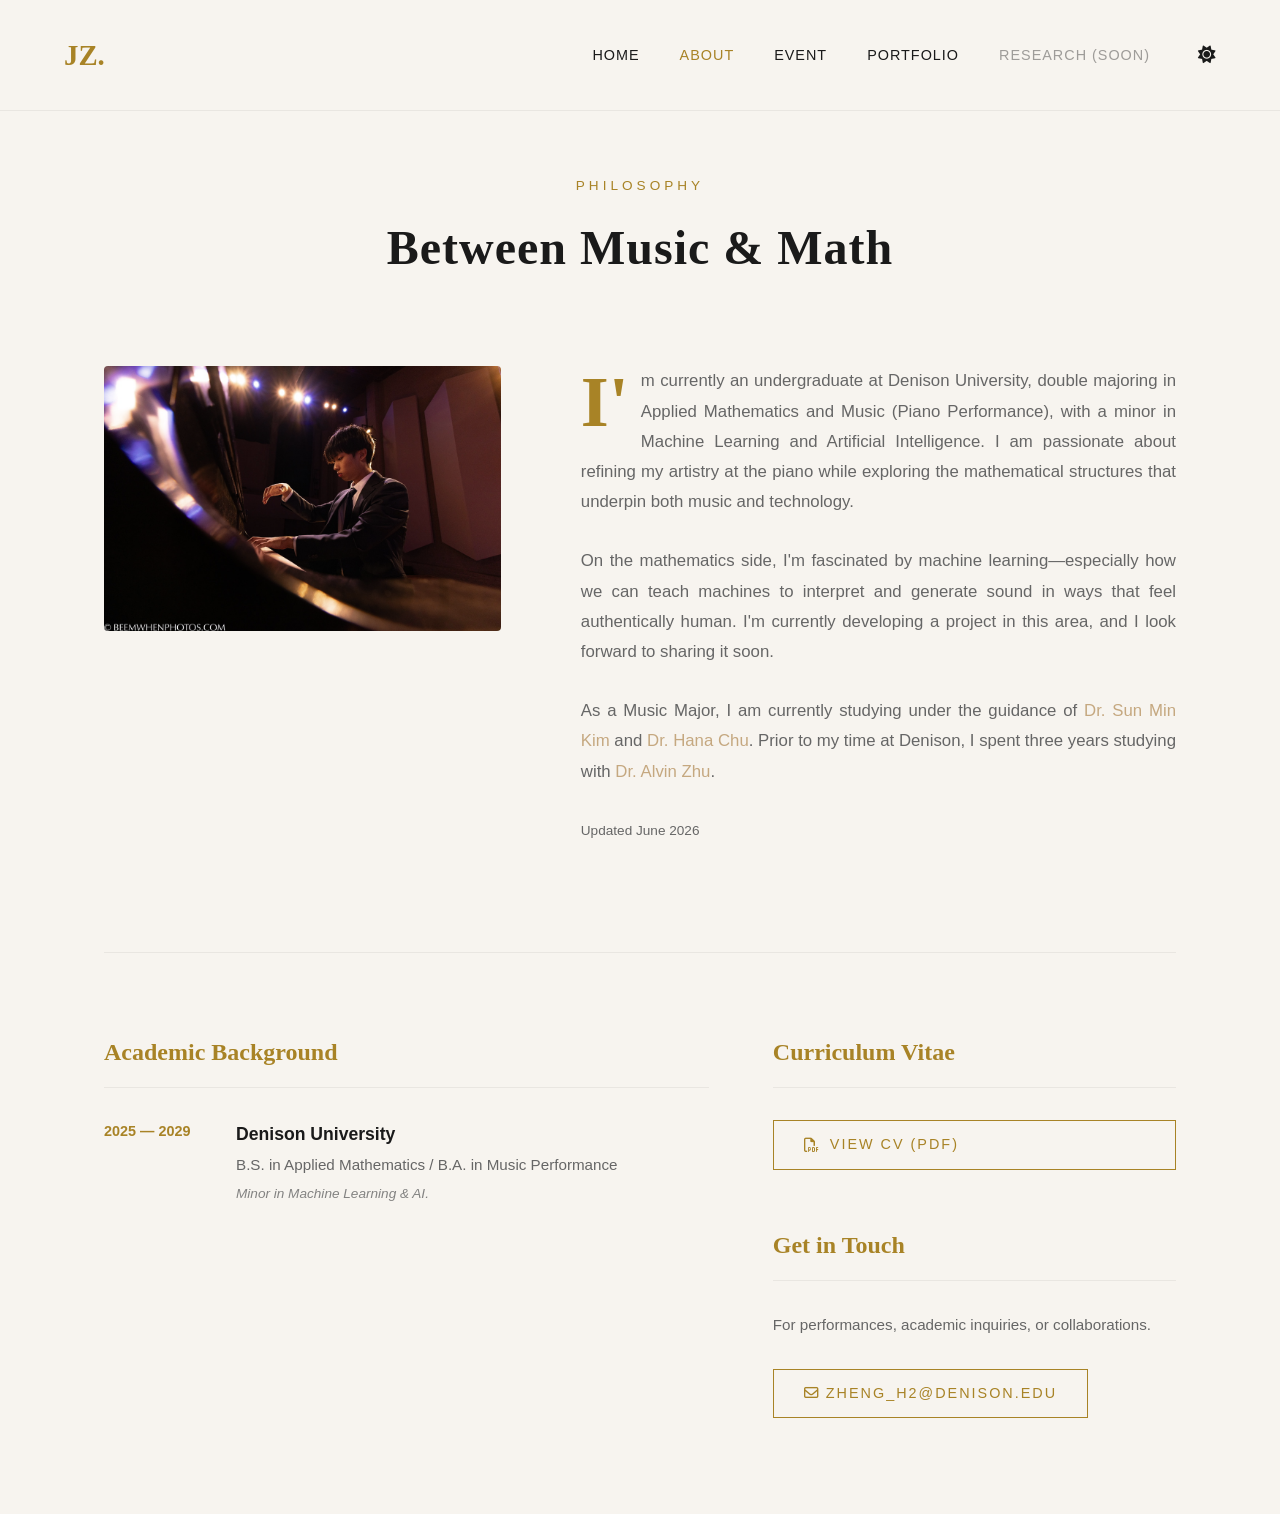
==== commit b20ed871: "fixed some low level mistakes" ====
--- a/about.html
+++ b/about.html
@@ -46,7 +46,7 @@
         
         <div class="about-header">
             <span class="eyebrow">Philosophy</span>
-            <h2>The Pianist. The Researcher.</h2>
+            <h2>Between Music & Math</h2>
         </div>
 
         <div class="bio-container">
@@ -56,7 +56,7 @@
             
             <div class="bio-text-col">
                 <p>
-                    I'm currently an undergraduate at Denison University, double majoring in Applied Mathematics and Music (Piano Performance), with a minors in Machine Learning and Artificial Intelligence. I am passionate about refining my artistry at the piano while exploring the mathematical structures that underpin both music and technology.
+                    I'm currently an undergraduate at Denison University, double majoring in Applied Mathematics and Music (Piano Performance), with a minor in Machine Learning and Artificial Intelligence. I am passionate about refining my artistry at the piano while exploring the mathematical structures that underpin both music and technology.
                 </p>
                 <p>
                     On the mathematics side, I'm fascinated by machine learning—especially how we can teach machines to interpret and generate sound in ways that feel authentically human. I'm currently developing a project in this area, and I look forward to sharing it soon.
